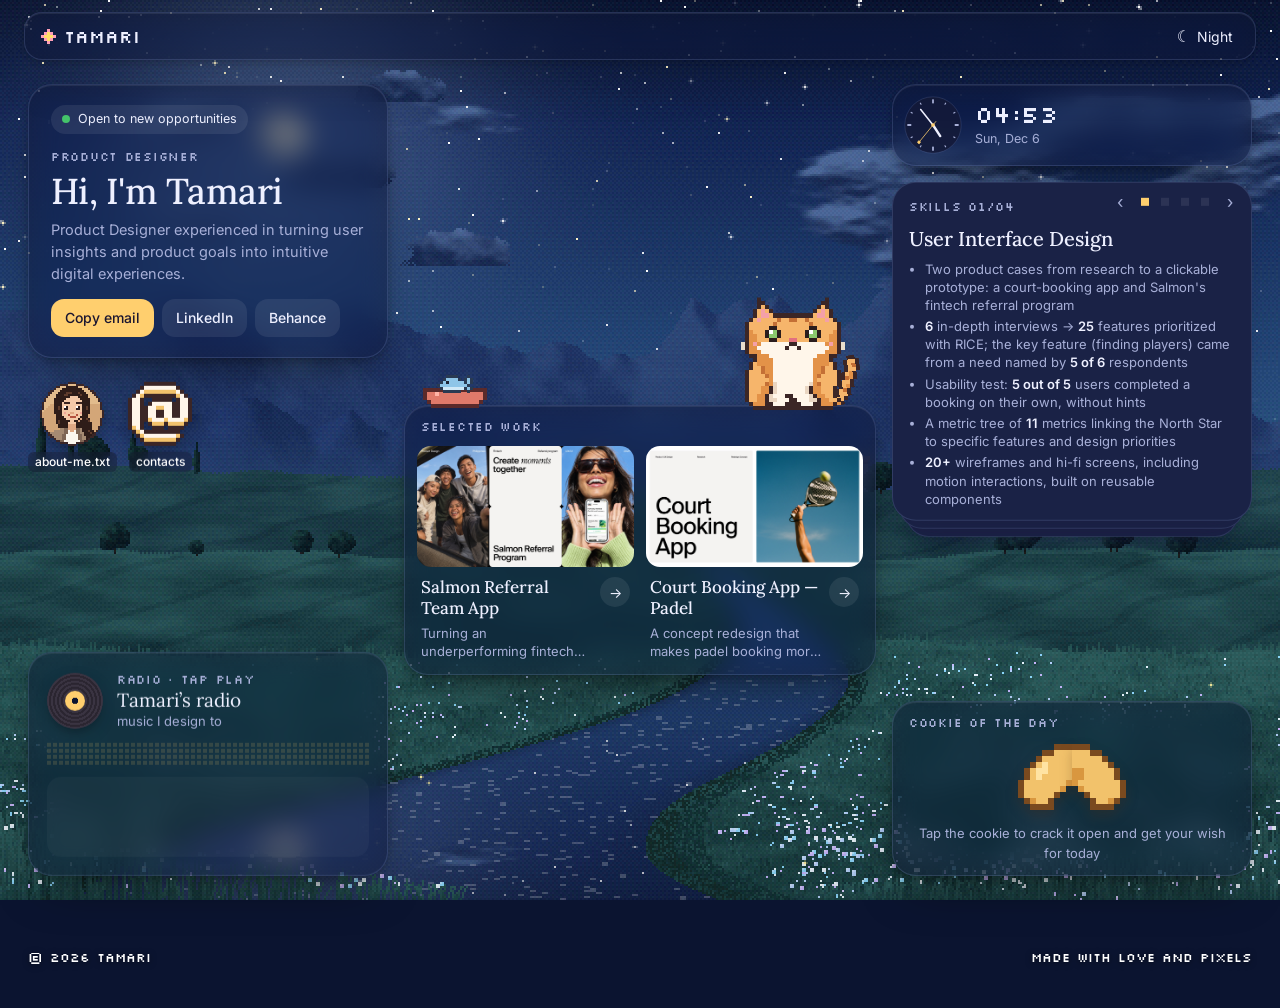
==== index.html @ b7a39b81 "Add files via upload" ====
<!doctype html>
<html lang="en">
  <head>
    <meta charset="UTF-8" />
    <meta name="viewport" content="width=device-width, initial-scale=1.0" />
    <title>Tamari — Product Designer</title>
    <link rel="icon" href="data:image/svg+xml,<svg xmlns='http://www.w3.org/2000/svg' viewBox='0 0 8 8' shape-rendering='crispEdges'><rect x='3' y='0' width='2' height='2' fill='%23ff9fb8'/><rect x='0' y='3' width='2' height='2' fill='%23ff9fb8'/><rect x='6' y='3' width='2' height='2' fill='%23ff9fb8'/><rect x='3' y='6' width='2' height='2' fill='%23ff9fb8'/><rect x='2' y='2' width='4' height='4' fill='%23ffe066'/></svg>" />
    <link rel="preconnect" href="https://fonts.googleapis.com" />
    <link rel="preconnect" href="https://fonts.gstatic.com" crossorigin />
    <link
      href="https://fonts.googleapis.com/css2?family=Inter:wght@400;500;600&family=Lora:ital,wght@0,400;0,500;0,600;1,400;1,500&family=Silkscreen:wght@400;700&display=swap"
      rel="stylesheet"
    />
    <script type="module" crossorigin src="/assets/index-D2xtNLn0.js"></script>
    <link rel="stylesheet" crossorigin href="/assets/index-DeoXMV_i.css">
  </head>
  <body>
    <div id="root"></div>
  </body>
</html>
---- assets/index-DeoXMV_i.css ----
:root{--bg: #9cc8e6;--glass: rgba(255, 251, 244, .58);--glass-strong: rgba(255, 251, 244, .9);--card: #fffaf3;--line: rgba(255, 255, 255, .7);--ink: #2b2622;--ink-soft: #6a6159;--accent: #e46f45;--accent-ink: #fff;--chip: rgba(43, 38, 34, .07);--shadow: 0 1px 0 rgba(255, 255, 255, .7) inset, 0 22px 44px -22px rgba(30, 25, 60, .45), 0 2px 8px rgba(30, 25, 60, .08);--radius: 24px;--serif: "Lora", Georgia, serif;--sans: "Inter", system-ui, -apple-system, sans-serif;--pixel: "Silkscreen", ui-monospace, monospace;--pad: 28px;color-scheme:light}:root[data-theme=dark]{--bg: #0b1430;--glass: rgba(16, 22, 48, .5);--glass-strong: rgba(20, 27, 58, .92);--card: #1a2246;--line: rgba(170, 190, 255, .16);--ink: #eef0ff;--ink-soft: #a8b0d8;--accent: #ffcf6e;--accent-ink: #1b1630;--chip: rgba(255, 255, 255, .08);--shadow: 0 1px 0 rgba(255, 255, 255, .08) inset, 0 24px 48px -20px rgba(0, 0, 0, .6), 0 2px 8px rgba(0, 0, 0, .2);color-scheme:dark}*{box-sizing:border-box}html{-webkit-font-smoothing:antialiased;-moz-osx-font-smoothing:grayscale}body{margin:0;font-family:var(--sans);font-size:15px;line-height:1.5;color:var(--ink);background:var(--bg);overflow-x:hidden;transition:color .8s ease,background-color .8s ease}button{font:inherit;color:inherit;background:none;border:0;cursor:pointer}a{color:inherit;text-decoration:none}h1,h2,h3{margin:0;font-weight:500}img{display:block;max-width:100%}.sr-only{position:absolute;width:1px;height:1px;overflow:hidden;clip:rect(0 0 0 0);white-space:nowrap}.muted{color:var(--ink-soft)}.eyebrow{font-family:var(--pixel);font-size:12px;letter-spacing:.06em;text-transform:uppercase;color:var(--ink-soft)}:focus-visible{outline:2px solid var(--accent);outline-offset:3px;border-radius:10px}.landscape{position:fixed;top:0;right:0;bottom:0;left:0;z-index:0;overflow:hidden}.landscape canvas{position:absolute;top:0;left:0;image-rendering:pixelated;image-rendering:crisp-edges}.landscape-fade{pointer-events:none;opacity:0}.landscape-veil{position:absolute;top:0;right:0;bottom:0;left:0;background:linear-gradient(180deg,#0000 70%,#0000001a);pointer-events:none}.glass{background:var(--glass);border:1px solid var(--line);box-shadow:var(--shadow);backdrop-filter:blur(14px) saturate(1.4);-webkit-backdrop-filter:blur(14px) saturate(1.4);transition:background-color .8s ease,border-color .8s ease,box-shadow .8s ease}.topbar{position:fixed;top:12px;left:50%;translate:-50% 0;z-index:50;width:calc(100% - 2 * var(--pad) + 8px);max-width:1480px;height:48px;padding:0 10px 0 16px;display:flex;align-items:center;justify-content:space-between;gap:12px;border-radius:18px}.brand{display:flex;align-items:center;gap:8px;font-family:var(--pixel);font-size:18px;font-weight:500}.phase-btn{padding:6px 12px;border-radius:12px;font-size:14px;color:var(--ink-soft);transition:background-color .2s,color .2s}.phase-btn:hover{background:var(--chip);color:var(--ink)}.phase-btn{display:flex;align-items:center;gap:6px;color:var(--ink)}.phase-btn>span:first-child{display:inline-block;font-size:16px}.desk{position:relative;z-index:1;max-width:1500px;margin:0 auto;padding:0 var(--pad) 40px}.stage{min-height:100svh;padding:84px 0 24px;display:grid;gap:16px}.stage-col{display:contents}.a-intro{grid-area:intro;align-self:start}.a-clock{grid-area:clock}.a-icons{grid-area:icons}.a-music{grid-area:music;align-self:end;margin-top:124px}.a-fortune{grid-area:fortune;align-self:end}.a-work{grid-area:work;align-self:end;scroll-margin:84px 0 16px}.widget{position:relative;border-radius:var(--radius);padding:18px}.intro{display:flex;flex-direction:column;gap:14px;padding:20px 22px}.intro h1{font-family:var(--serif);font-size:36px;line-height:1.1;letter-spacing:-.015em;margin-top:6px}.intro-text{margin:8px 0 0;font-size:14.5px;color:var(--ink-soft)}.pill{align-self:flex-start;display:inline-flex;align-items:center;gap:8px;padding:5px 11px;border-radius:999px;background:var(--chip);font-size:12.5px}.dot{width:8px;height:8px;border-radius:50%;background:#45c46b;box-shadow:0 0 #45c46b99;animation:ping 2s infinite}@keyframes ping{70%{box-shadow:0 0 0 8px #45c46b00}to{box-shadow:0 0 #45c46b00}}.intro-actions{display:flex;gap:8px;flex-wrap:wrap}.btn{display:inline-flex;align-items:center;justify-content:center;height:38px;padding:0 14px;border-radius:13px;background:var(--chip);font-size:14px;font-weight:500;transition:background-color .2s,transform .2s}.btn:hover{background:#7f7f7f2e}.btn.primary{background:var(--ink);color:var(--bg)}:root[data-theme=dark] .btn.primary{background:var(--accent);color:var(--accent-ink)}.clock{display:flex;align-items:center;gap:12px;padding:10px 14px 10px 10px}.clock-face svg{width:60px;height:60px;display:block}.clock-rim{fill:var(--glass-strong);stroke:var(--line);stroke-width:1.5}.clock-tick{fill:var(--ink-soft)}.hand{stroke:var(--ink);stroke-linecap:round}.hand-h{stroke-width:4}.hand-m{stroke-width:2.6}.hand-s{stroke:var(--accent);fill:var(--accent);stroke-width:1.2}.clock-pin{fill:var(--accent)}.clock-digits{font-family:var(--pixel);font-size:24px;line-height:1;letter-spacing:.02em}.blink{animation:blink 1s steps(1) infinite}@keyframes blink{50%{opacity:.25}}.clock-text .muted{font-size:12.5px;margin-top:4px}.cat-corner{position:absolute;left:18px;right:10px;bottom:calc(100% - 4px);height:124px;display:flex;align-items:flex-end;justify-content:space-between;pointer-events:none}.cat-corner>*{pointer-events:auto}.bowl{position:relative;display:flex;flex-direction:column;align-items:center;margin-bottom:2px}.fish{position:relative;z-index:3;margin-bottom:-5px;cursor:grab;touch-action:none}.fish svg,.cat svg,.bowl svg{display:block}.cat{position:relative;cursor:grab;touch-action:none;-webkit-user-select:none;user-select:none}.cat-body{position:absolute;left:0;bottom:0;transform-origin:50% 100%}.cat-tail{position:absolute;transform-origin:0% 100%}.cat-bubble{position:absolute;left:-14px;top:-30px;padding:4px 10px;border-radius:12px 12px 12px 3px;background:var(--glass-strong);border:1px solid var(--line);font-family:var(--pixel);font-size:14px;white-space:nowrap;box-shadow:var(--shadow)}.zzz{position:absolute;top:0;left:0;font-family:var(--pixel);color:#fff;text-shadow:0 1px 4px rgba(0,0,0,.4);pointer-events:none}.heart{position:absolute;top:0;left:0;pointer-events:none}.cat-hint{position:absolute;left:0;top:-16px;font-size:12px;padding:3px 10px;border-radius:999px;background:var(--glass-strong);border:1px solid var(--line);white-space:nowrap;pointer-events:none!important}.music{display:flex;flex-direction:column;gap:12px}.music-top{display:flex;gap:14px;align-items:center}.cassette{flex:none;width:56px;height:56px;border-radius:50%;background:repeating-radial-gradient(circle,#2a2530 0,#2a2530 2px,#3a3442 2px,#3a3442 4px);display:grid;place-items:center;box-shadow:0 6px 16px -6px #00000080}.cassette-hole{width:20px;height:20px;border-radius:50%;background:radial-gradient(circle,var(--bg) 0 3px,var(--accent) 3px);transition:background .8s}.music-title{font-family:var(--serif);font-size:19px;line-height:1.2}.music-meta .muted{font-size:13px}.eq{display:block;width:100%;height:22px;color:var(--accent)}.spotify-frame{min-height:80px;border-radius:14px;overflow:hidden;background:var(--chip);opacity:.4;transition:opacity .6s ease}.spotify-frame.ready{opacity:1;background:transparent}.spotify-frame iframe{display:block;border:0;border-radius:14px}.progress{height:4px;border-radius:4px;background:var(--chip);overflow:hidden}.progress span{display:block;height:100%;background:var(--ink);transform-origin:left;transform:scaleX(0)}.music-controls{display:flex;justify-content:center;align-items:center;gap:14px}.music-controls button{width:40px;height:40px;border-radius:50%;display:grid;place-items:center;transition:background-color .2s}.music-controls button:hover{background:var(--chip)}.music-controls svg{width:20px;height:20px;fill:currentColor}.music-controls .play{width:50px;height:50px;background:var(--ink);color:var(--bg)}.music-controls .play:hover{background:var(--ink)}:root[data-theme=dark] .music-controls .play{background:var(--accent);color:var(--accent-ink)}.fortune{display:flex;flex-direction:column;align-items:center;text-align:center;gap:10px}.fortune .eyebrow{align-self:flex-start}.cookie{position:relative;display:flex;justify-content:center;padding:6px 0 2px;height:80px}.cookie.whole{cursor:pointer}.cookie:disabled{cursor:default}.cookie-half{display:block}.cookie-half svg{display:block;filter:drop-shadow(0 6px 6px rgba(80,40,10,.25))}.crumb{position:absolute;left:50%;top:50%;width:6px;height:6px;background:#d9973f}.paper{width:100%;padding:12px 16px 10px;border-radius:6px;background:#fffaf0;color:#3b2a22;box-shadow:0 8px 18px -10px #50280a80;background-image:linear-gradient(90deg,#ef8a8a 0 4px,transparent 4px),linear-gradient(-90deg,#ef8a8a 0 4px,transparent 4px)}.paper p{margin:0;font-family:var(--serif);font-style:italic;font-size:16px;line-height:1.35;min-height:2.7em}.paper-foot{display:flex;justify-content:space-between;align-items:center;gap:8px;margin-top:8px;font-family:var(--pixel);font-size:11px;color:#a07a62}.paper-foot small{font-size:inherit}.paper-foot button{font-size:inherit;color:inherit;padding:2px 6px;border-radius:6px}.paper-foot button:hover{background:#a07a6226;color:#6b4a36}.caret{display:inline-block;width:2px;height:1em;margin-left:2px;vertical-align:-2px;background:currentColor;animation:blink .9s steps(1) infinite}.fortune-hint{margin:0;font-size:13px}.desk-icons{position:relative;min-height:290px}.desk-icon{position:absolute;display:flex;flex-direction:column;align-items:center;gap:6px;width:92px;padding:8px 4px;border-radius:12px;touch-action:none}.desk-icon svg{filter:drop-shadow(0 6px 8px rgba(0,0,0,.25))}.desk-icon span{font-size:12px;font-weight:500;padding:1px 7px;border-radius:6px;white-space:nowrap;color:#fff;background:#14142859;backdrop-filter:blur(6px);-webkit-backdrop-filter:blur(6px)}.desk-icon.selected span,.desk-icon:hover span{background:#3d7cff;text-shadow:none}.window-layer{position:fixed;top:0;right:0;bottom:0;left:0;z-index:60;pointer-events:none;display:grid;place-items:center}.window{grid-area:1 / 1;pointer-events:auto;width:min(520px,calc(100vw - 32px));border-radius:18px;overflow:hidden;background:var(--glass-strong);translate:var(--offset) var(--offset)}.window-bar{display:flex;align-items:center;gap:12px;height:40px;padding:0 14px;border-bottom:1px solid var(--line);cursor:grab;touch-action:none;-webkit-user-select:none;user-select:none}.window-bar:active{cursor:grabbing}.lights{display:flex;gap:7px}.light{width:12px;height:12px;border-radius:50%;padding:0}.light.red{background:#ff5f57}.light.yellow{background:#febc2e}.light.green{background:#28c840}.window-title{display:flex;align-items:center;gap:6px;font-family:var(--pixel);font-size:14px}.window-body{padding:20px;max-height:min(70vh,560px);overflow:auto}.resume-preview{display:flex;gap:24px;align-items:center}.paper-sheet{flex:none;width:150px;aspect-ratio:1 / 1.414;padding:14px 12px;background:#fff;border-radius:4px;box-shadow:0 10px 24px -10px #0006;display:flex;flex-direction:column;gap:7px;color:#222;rotate:-2deg}.paper-sheet b{font-family:var(--serif);font-size:14px}.paper-sheet i{font-size:9px;color:#888;margin-bottom:6px}.paper-sheet span{height:4px;border-radius:2px;background:#e6e2ea}.resume-actions{display:flex;flex-direction:column;gap:10px;justify-content:center}.resume-actions p{margin:0 0 6px}.about-text p{margin:0 0 12px;font-family:var(--serif);font-size:17px;line-height:1.55}.contact-list{list-style:none;margin:0;padding:0;display:grid;gap:4px}.contact-list a,.contact-copy{width:100%;display:flex;align-items:center;gap:12px;padding:10px 12px;border-radius:12px;text-align:left;transition:background-color .2s}.contact-list a:hover,.contact-copy:hover{background:var(--chip)}.contact-copy em{margin-left:auto;font-style:normal;font-family:var(--pixel);font-size:12px;color:var(--ink-soft)}.work{padding:12px 12px 8px}.work-head{display:flex;justify-content:space-between;align-items:center;padding:0 4px 10px}.work-more{font-family:var(--pixel);font-size:12px;color:var(--ink-soft);padding:2px 8px;border-radius:8px;transition:background-color .2s,color .2s}.work-more:hover{background:var(--chip);color:var(--ink)}.project-grid{display:grid;grid-template-columns:repeat(2,minmax(0,1fr));gap:12px}.project{transform-style:preserve-3d;will-change:transform}.project-link{display:block}.cover{aspect-ratio:2000 / 1116;border-radius:14px;overflow:hidden;background:var(--chip)}.cover img{width:100%;height:100%;object-fit:cover;transition:transform .8s cubic-bezier(.22,1,.36,1)}.project:hover .cover img{transform:scale(1.04)}.project-info{display:flex;justify-content:space-between;align-items:flex-start;gap:8px;padding:10px 4px 6px}.project-info h3{font-family:var(--serif);font-size:17px;line-height:1.25}.project-info p{margin:4px 0 0;font-size:13px;line-height:1.4;display:-webkit-box;-webkit-box-orient:vertical;-webkit-line-clamp:2;overflow:hidden}.arrow{flex:none;width:30px;height:30px;border-radius:50%;display:grid;place-items:center;font-size:14px;background:var(--chip);transition:transform .4s cubic-bezier(.34,1.56,.64,1),background-color .2s}.project:hover .arrow{transform:translate(3px) rotate(-45deg);background:var(--ink);color:var(--bg)}.tags{display:flex;flex-wrap:wrap;gap:6px;padding:10px 10px 8px}.tag{font-size:12px;padding:4px 10px;border-radius:999px;background:var(--chip);color:var(--ink-soft)}.skills-deck{position:relative;z-index:5;display:grid;padding-bottom:16px;scroll-margin:84px 0 16px}.skills-nav{position:absolute;top:8px;right:10px;z-index:10;display:flex;align-items:center;gap:6px}.skills-nav button{width:24px;height:24px;padding:0;border-radius:8px;font-size:17px;line-height:1;color:var(--ink-soft);transition:background-color .2s,color .2s}.skills-nav button:hover{background:var(--chip);color:var(--ink)}.skills-nav .skills-dot{width:14px;background:linear-gradient(var(--chip),var(--chip)) center / 8px 8px no-repeat}.skills-nav .skills-dot:hover{background:linear-gradient(var(--ink-soft),var(--ink-soft)) center / 8px 8px no-repeat}.skills-nav .skills-dot.active{background:linear-gradient(var(--accent),var(--accent)) center / 8px 8px no-repeat}.skill-card{position:absolute;top:0;right:0;bottom:16px;left:0;padding:14px 18px 16px;border-radius:var(--radius);background:var(--card);border:1px solid var(--line);box-shadow:0 14px 30px -18px #1e193c80;transform-origin:50% 100%;cursor:grab;touch-action:pan-y;-webkit-user-select:none;user-select:none;transition:background-color .8s ease,border-color .8s ease}.skill-card.sizer{position:static;grid-area:1 / 1;min-width:0;visibility:hidden;pointer-events:none}.skill-card h3{font-family:var(--serif);font-size:20px;margin:6px 0}.skill-card ul{margin:0;padding-left:16px;display:grid;gap:4px;font-size:13.5px;line-height:1.4;color:var(--ink-soft)}.skill-card strong{color:var(--ink);font-weight:600}.footer{display:flex;justify-content:space-between;margin-top:48px;font-family:var(--pixel);font-size:13px;color:#fff;text-shadow:0 1px 6px rgba(0,0,0,.6)}.case{position:relative;z-index:1;max-width:1000px;margin:0 auto;padding:84px 20px 60px}.back-wrap{position:sticky;top:72px;z-index:5;margin-bottom:14px;width:max-content}.back{display:inline-flex;align-items:center;gap:8px;height:40px;padding:0 16px;border-radius:14px;font-weight:500;font-size:14px}.back span{transition:transform .3s cubic-bezier(.34,1.56,.64,1)}.back:hover span{transform:translate(-4px)}.case-sheet{border-radius:30px;padding:18px 18px 36px;background:var(--glass-strong)}.case-head{padding:26px 28px 8px}.case-head .tags{padding:0 0 14px}.case-head h1{font-family:var(--serif);font-size:clamp(34px,5vw,54px);line-height:1.06;letter-spacing:-.015em}.lead{font-size:17px;line-height:1.65;color:var(--ink-soft);margin:16px 0 0;max-width:70ch}.case-meta{display:grid;grid-template-columns:repeat(4,minmax(0,1fr));gap:16px;margin:20px 28px 24px;padding:18px 0;border-top:1px solid var(--chip);border-bottom:1px solid var(--chip)}.case-meta dt{font-family:var(--pixel);font-size:12px;text-transform:uppercase;letter-spacing:.06em;color:var(--ink-soft)}.case-meta dd{margin:4px 0 0;font-size:14px}.media{margin:20px 0 0;border-radius:18px;overflow:hidden;background:var(--chip)}.media img{width:100%;height:auto}.media.device{max-width:320px;margin-left:auto;margin-right:auto;border-radius:28px}.cover-media{margin-top:0}.hmw{margin:48px 28px 8px;font-family:var(--serif);font-style:italic;font-size:clamp(24px,3.4vw,34px);line-height:1.25;text-align:center}.case-section{padding:48px 28px 0}.case-section-head{display:flex;align-items:baseline;gap:14px;margin-bottom:14px}.case-section-head h2{font-family:var(--serif);font-size:30px}.lede{font-size:17px;line-height:1.6;margin:0 0 16px;max-width:68ch}.case-subtitle{font-family:var(--serif);font-size:21px;margin:28px 0 8px}.plain-list{margin:0;padding:0;list-style:none;display:grid;gap:12px;max-width:72ch}.plain-list li{position:relative;padding-left:22px;line-height:1.6;color:var(--ink-soft)}.plain-list li:before{content:"";position:absolute;left:4px;top:.62em;width:6px;height:6px;background:var(--accent)}.plain-list strong{color:var(--ink);font-weight:600}.info-cards{display:grid;gap:14px}.info-cards.cols-2{grid-template-columns:repeat(2,minmax(0,1fr))}.info-cards.cols-3{grid-template-columns:repeat(3,minmax(0,1fr))}.info-card{padding:20px;border-radius:18px;background:var(--chip)}.info-card h3{font-family:var(--serif);font-size:19px;margin-bottom:6px}.info-card p{margin:0;line-height:1.55;color:var(--ink-soft)}.info-card .eyebrow{display:block;margin-bottom:8px;color:var(--accent)}.checks{display:flex;flex-direction:column;gap:8px;margin:0;padding:0;list-style:none}.checks li{display:flex;gap:12px;align-items:flex-start;padding:12px 14px;border-radius:14px;background:var(--chip);line-height:1.5;color:var(--ink-soft)}.checks i{flex:none;width:10px;height:10px;margin-top:6px;background:var(--accent)}.checks b{color:var(--ink);font-weight:600}.checks .kpi{margin-left:auto;flex:none;font-family:var(--pixel);font-size:11px;text-transform:uppercase;color:var(--accent);padding-top:3px}.tiles{display:flex;flex-wrap:wrap;gap:10px}.tile{flex:1 1 calc(20% - 10px);min-width:150px;padding:14px;border-radius:16px;background:var(--chip)}.tile .eyebrow{display:block;margin-bottom:6px;font-size:11px}.tile b{display:block;font-family:var(--serif);font-size:15px;font-weight:500;margin-bottom:4px}.tile span:last-child{font-size:13px;color:var(--ink-soft);line-height:1.4}.info-card.good{background:color-mix(in srgb,#45c46b 16%,transparent)}.info-card.bad{background:color-mix(in srgb,#ef8a6a 14%,transparent)}.feature{display:grid;grid-template-columns:44px minmax(0,1fr);gap:8px;padding-top:32px}.feature-num{font-family:var(--pixel);font-size:15px;color:var(--accent);padding-top:4px}.feature-body h3{font-family:var(--serif);font-size:22px;margin-bottom:8px}.feature-body p{margin:0;line-height:1.6;color:var(--ink-soft);max-width:68ch}.flow-steps{display:flex;flex-wrap:wrap;gap:6px;margin-bottom:10px}.flow-steps span{display:inline-flex;align-items:center;gap:6px}.flow-steps b{font-weight:500;font-size:13px;padding:4px 10px;border-radius:999px;background:var(--chip)}.flow-steps i{font-style:normal;color:var(--ink-soft)}.next-case{display:flex;flex-direction:column;gap:4px;margin:48px 28px 0;padding:22px 24px;border-radius:20px;background:var(--chip);transition:background-color .2s}.next-case:hover{background:#7f7f7f2e}.next-title{font-family:var(--serif);font-size:24px}.a-skills{grid-area:skills}@media (min-width: 1241px){.stage{grid-template-columns:360px minmax(0,1fr) 360px}.stage-col{display:flex;flex-direction:column;gap:16px;min-width:0}.stage-col>*{align-self:stretch}.stage-mid{justify-content:center}.a-work{margin-top:120px;align-self:stretch}.work-more{display:none}.a-music,.a-fortune{margin-top:auto}.skill-card{padding:12px 16px}.skill-card ul{font-size:13px;gap:3px}.fortune{padding:12px 16px;gap:6px}.cookie.open{height:50px;padding:0}.cookie.open .cookie-half svg{width:36px;height:44px}.desk-icons{height:100px;min-height:0}.desk-icon{width:88px}.desk-icon:nth-child(2){left:88px!important;top:0!important}}@media (min-width: 1241px) and (max-height: 760px){.stage{padding:72px 0 12px;gap:12px}.intro{gap:10px;padding:16px 18px}.intro .pill{display:none}.intro h1{font-size:30px}.intro-actions{flex-wrap:nowrap;gap:6px}.intro .btn{height:34px;padding:0 10px;font-size:13px;white-space:nowrap}.music .eq{display:none}.stage-col{gap:12px}.a-work{margin-top:112px}.skill-card h3{font-size:18px;margin:4px 0}.skill-card ul{font-size:12.5px;gap:2px}.fortune-hint{display:none}}@media (max-width: 1240px){.stage{min-height:auto;grid-template-columns:repeat(2,minmax(0,1fr));grid-template-rows:none;grid-template-areas:"intro clock" "work work" "skills skills" "music fortune" "icons icons"}.a-clock{align-self:start}.a-work{margin-top:130px}.a-music,.a-fortune{align-self:start;margin-top:0}.desk-icons{min-height:110px}.desk-icon:nth-child(2){left:108px!important;top:0!important}.desk-icon:nth-child(3){left:216px!important;top:0!important}}@media (max-width: 720px){:root{--pad: 14px}.stage{padding-top:76px;grid-template-columns:minmax(0,1fr);grid-template-areas:"intro" "work" "icons" "fortune" "music" "skills" "clock"}.desk-icons{min-height:110px}.project-link{display:grid;grid-template-columns:42% minmax(0,1fr);gap:10px;align-items:center}.project-info{padding:0}.intro h1{font-size:34px}.project-grid,.info-cards.cols-2,.info-cards.cols-3{grid-template-columns:1fr}.case-meta{grid-template-columns:repeat(2,minmax(0,1fr))}.resume-preview{flex-direction:column;align-items:center}.phase-label{display:none}.topbar{top:8px}.case{padding-left:10px;padding-right:10px}.case-sheet{padding:10px 10px 28px}.case-head,.case-section{padding-left:10px;padding-right:10px}.case-meta,.next-case,.hmw{margin-left:10px;margin-right:10px}.feature{grid-template-columns:1fr}}@media (prefers-reduced-motion: reduce){.dot,.blink,.caret{animation:none}}
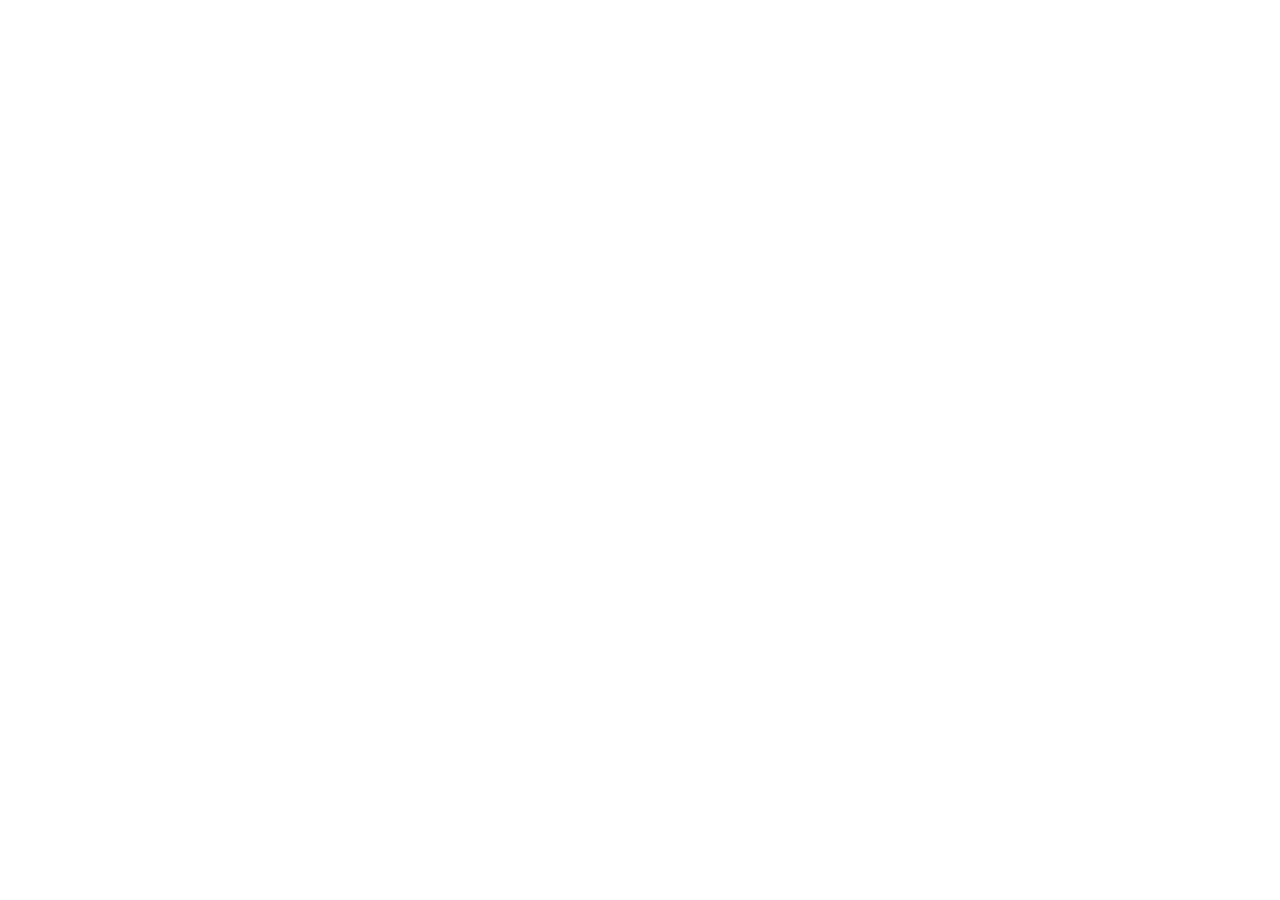
==== commit c1d04fd6: "Add files via upload" ====
--- a/index.html
+++ b/index.html
@@ -11,8 +11,8 @@
       href="https://fonts.googleapis.com/css2?family=Inter:wght@400;500;600&family=Lora:ital,wght@0,400;0,500;0,600;1,400;1,500&family=Silkscreen:wght@400;700&display=swap"
       rel="stylesheet"
     />
-    <script type="module" crossorigin src="/assets/index-D2xtNLn0.js"></script>
-    <link rel="stylesheet" crossorigin href="/assets/index-DeoXMV_i.css">
+    <script type="module" crossorigin src="/portfolio/assets/index-BwOO3nqC.js"></script>
+    <link rel="stylesheet" crossorigin href="/portfolio/assets/index-DeoXMV_i.css">
   </head>
   <body>
     <div id="root"></div>
